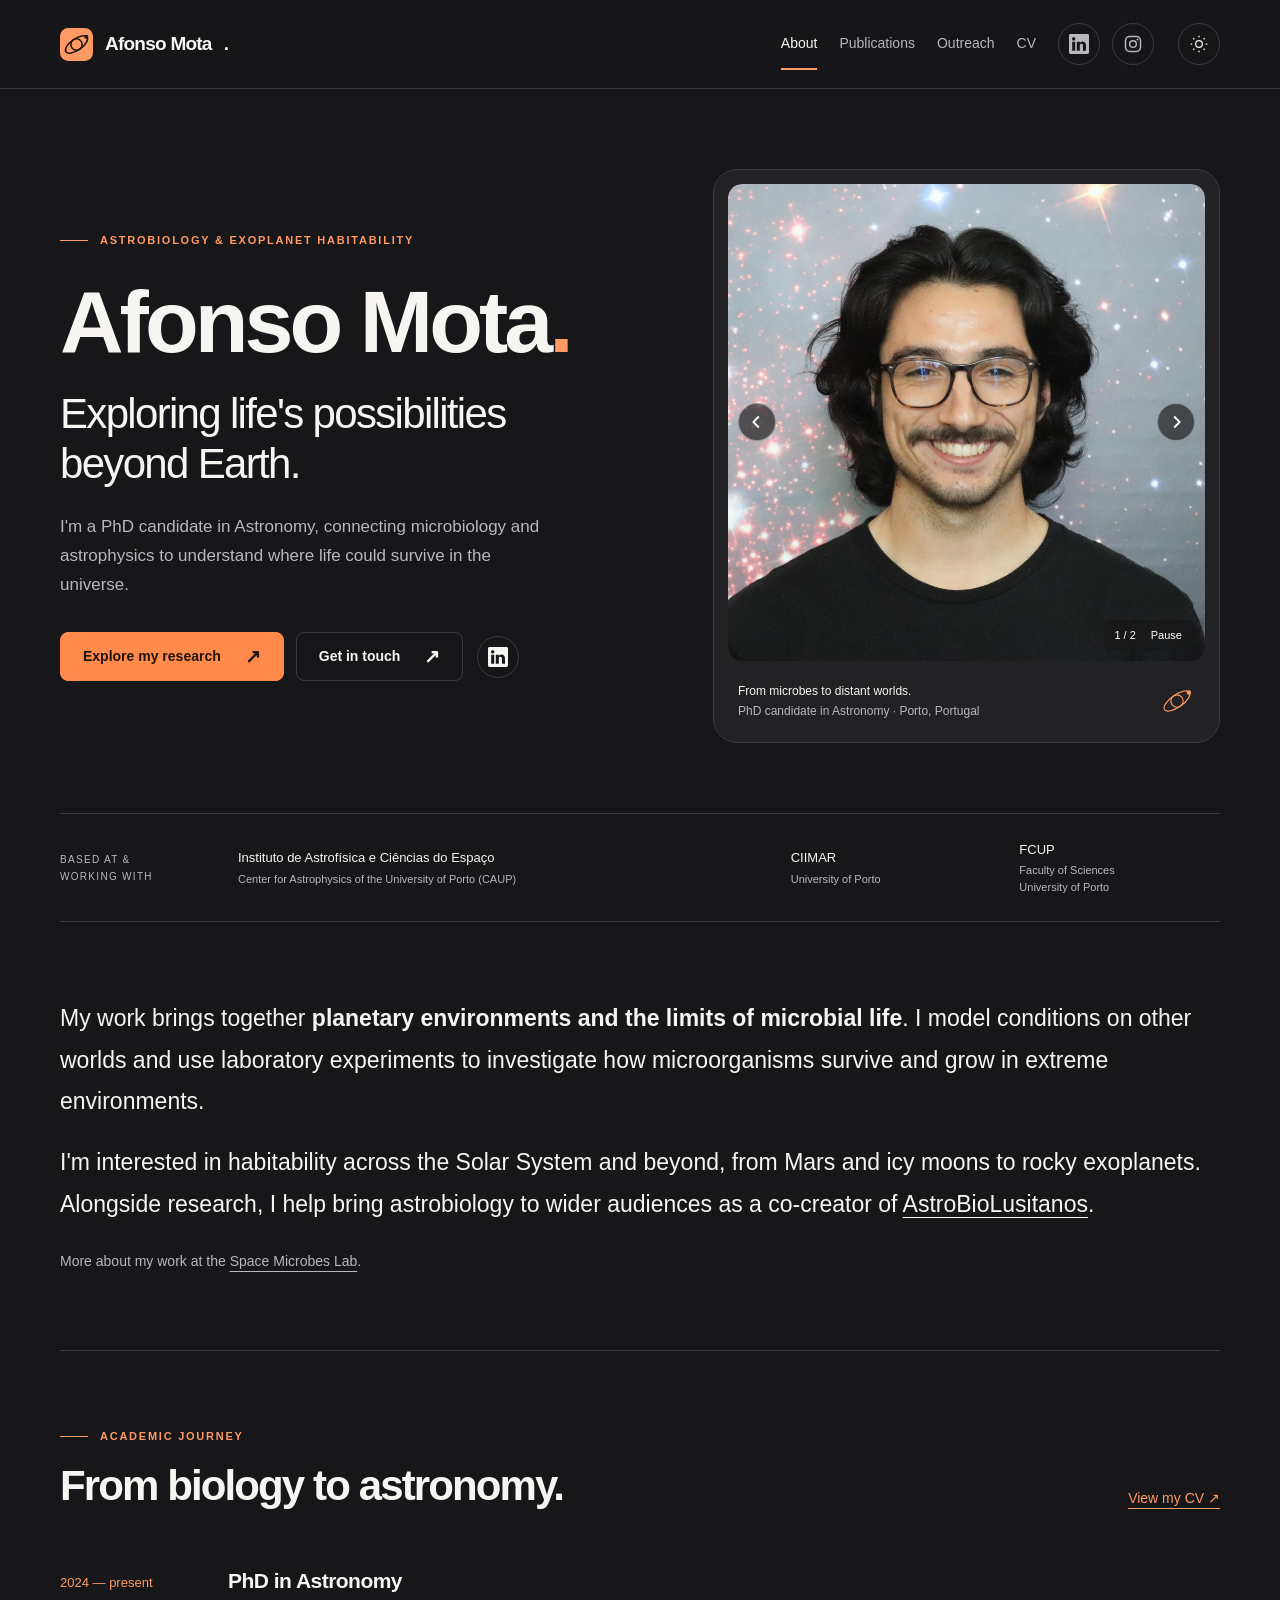
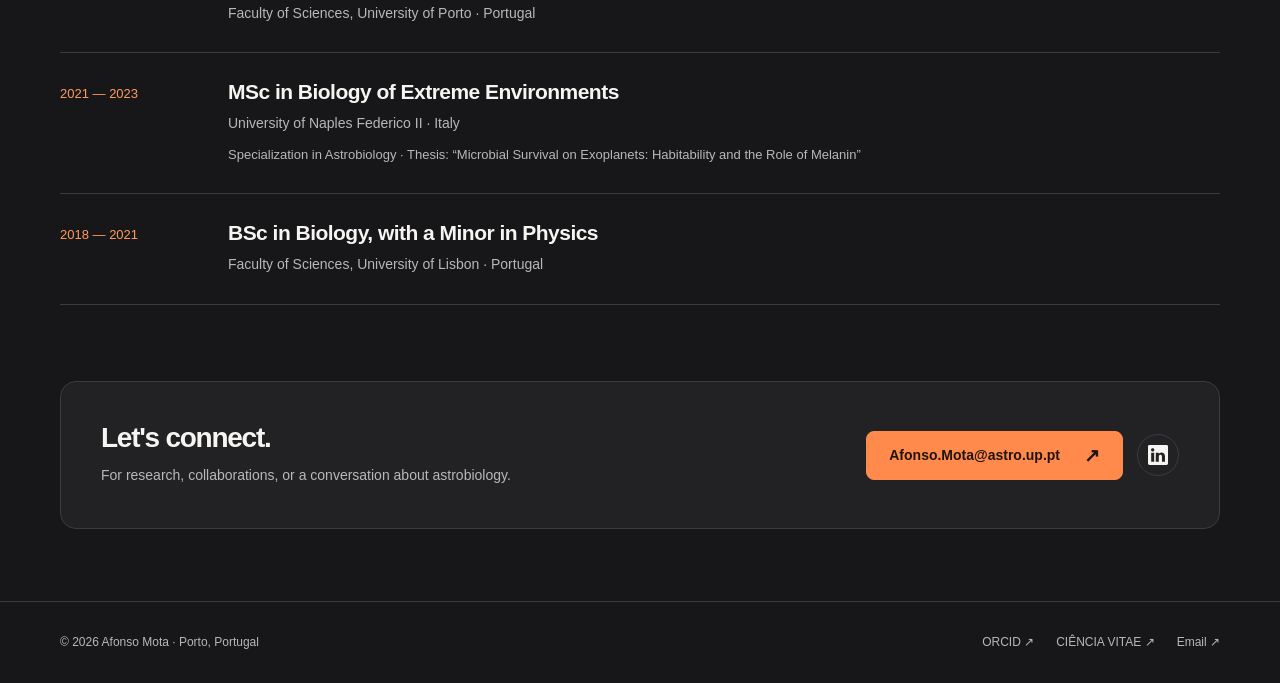
==== index.html @ c475e922 "First website version Create a GitHub Pages-ready academic website with About, Publications, Outreac" ====
<!doctype html>
<html lang="en">
<head>
  <meta charset="utf-8">
  <meta name="viewport" content="width=device-width, initial-scale=1">
  <title>Afonso Mota | Astrobiology &amp; Exoplanet Habitability</title>
  <meta name="description" content="Afonso Mota, PhD candidate in Astronomy, connecting microbiology and astrophysics to explore the limits of life and exoplanet habitability.">
  <meta property="og:title" content="Afonso Mota | Astrobiology &amp; Exoplanet Habitability">
  <meta property="og:description" content="Afonso Mota, PhD candidate in Astronomy, connecting microbiology and astrophysics to explore the limits of life and exoplanet habitability.">
  <meta property="og:type" content="website">
  <meta property="og:url" content="https://afonsom20.github.io/">
  <meta property="og:image" content="https://afonsom20.github.io/assets/afonso-mota.jpg">
  <link rel="canonical" href="https://afonsom20.github.io/">
  <link rel="icon" href="assets/favicon.svg" type="image/svg+xml">
  <link rel="stylesheet" href="assets/site.css">
  <script src="assets/site.js" defer></script>
</head>
<body>
  <a class="skip-link" href="#main">Skip to content</a>
  <header class="site-header">
    <div class="container header-inner">
      <a class="brand" href="index.html"><img src="assets/favicon.svg" width="33" height="33" alt="">Afonso Mota<span aria-hidden="true">.</span></a>
      <nav class="site-nav" id="site-nav" aria-label="Main navigation"><a href="index.html" aria-current="page">About</a><a href="publications.html">Publications</a><a href="outreach.html">Outreach</a><a href="cv.html">CV</a><span class="nav-social"><a class="icon-button social-link" href="https://www.linkedin.com/in/afonso-m-mota/" aria-label="Afonso Mota on LinkedIn" title="Afonso Mota on LinkedIn"><svg viewBox="0 0 16 16" fill="currentColor" aria-hidden="true"><path d="M0 1.146C0 .513.526 0 1.175 0h13.65C15.474 0 16 .513 16 1.146v13.708c0 .633-.526 1.146-1.175 1.146H1.175C.526 16 0 15.487 0 14.854zm4.943 12.248V6.169H2.542v7.225zm-1.2-8.212c.837 0 1.358-.554 1.358-1.248-.015-.709-.52-1.248-1.342-1.248S2.4 3.226 2.4 3.934c0 .694.521 1.248 1.327 1.248zm4.908 8.212V9.359c0-.216.016-.432.08-.586.173-.431.568-.878 1.232-.878.869 0 1.216.662 1.216 1.634v3.865h2.401V9.25c0-2.22-1.184-3.252-2.764-3.252-1.274 0-1.845.7-2.165 1.193v.025h-.016l.016-.025V6.169h-2.4c.03.678 0 7.225 0 7.225z"/></svg></a><a class="icon-button social-link" href="https://www.instagram.com/astrobiopt/" aria-label="AstroBioLusitanos on Instagram" title="AstroBioLusitanos on Instagram"><svg viewBox="0 0 24 24" aria-hidden="true"><rect x="3" y="3" width="18" height="18" rx="5" fill="none" stroke="currentColor" stroke-width="1.8"/><circle cx="12" cy="12" r="4" fill="none" stroke="currentColor" stroke-width="1.8"/><circle cx="17.5" cy="6.5" r="1.2" fill="currentColor"/></svg></a></span></nav>
      <div class="header-actions"><button class="icon-button" data-theme-toggle hidden type="button" aria-label="Switch to light theme"><svg data-sun viewBox="0 0 24 24" fill="none" stroke="currentColor" stroke-width="1.5" aria-hidden="true"><circle cx="12" cy="12" r="4"/><path d="M12 2v2m0 16v2M2 12h2m16 0h2M5 5l1.5 1.5m11 11L19 19M5 19l1.5-1.5m11-11L19 5"/></svg><svg data-moon hidden viewBox="0 0 24 24" fill="none" stroke="currentColor" stroke-width="1.5" aria-hidden="true"><path d="M20 15.5A9 9 0 0 1 8.5 4 9 9 0 1 0 20 15.5Z"/></svg></button><button class="icon-button menu-button" data-menu-toggle hidden type="button" aria-label="Open navigation" aria-expanded="false" aria-controls="site-nav"><svg viewBox="0 0 24 24" fill="none" stroke="currentColor" stroke-width="1.5" aria-hidden="true"><path d="M4 7h16M4 12h16M4 17h16"/></svg></button></div>
    </div>
  </header>
  <main id="main" class="container">

    <section class="hero" aria-labelledby="name">
      <div>
        <p class="eyebrow">Astrobiology &amp; exoplanet habitability</p>
        <h1 id="name">Afonso Mota<span>.</span></h1>
        <p class="hero-subtitle">Exploring life's possibilities beyond Earth.</p>
        <p class="hero-description">I'm a PhD candidate in Astronomy, connecting microbiology and astrophysics to understand where life could survive in the universe.</p>
        <div class="actions"><a class="button" href="publications.html">Explore my research <span class="arrow" aria-hidden="true">↗</span></a><span class="contact-links"><a class="button secondary" href="mailto:Afonso.Mota@astro.up.pt">Get in touch <span class="arrow" aria-hidden="true">↗</span></a><a class="icon-button social-link" href="https://www.linkedin.com/in/afonso-m-mota/" aria-label="Afonso Mota on LinkedIn" title="Afonso Mota on LinkedIn"><svg viewBox="0 0 16 16" fill="currentColor" aria-hidden="true"><path d="M0 1.146C0 .513.526 0 1.175 0h13.65C15.474 0 16 .513 16 1.146v13.708c0 .633-.526 1.146-1.175 1.146H1.175C.526 16 0 15.487 0 14.854zm4.943 12.248V6.169H2.542v7.225zm-1.2-8.212c.837 0 1.358-.554 1.358-1.248-.015-.709-.52-1.248-1.342-1.248S2.4 3.226 2.4 3.934c0 .694.521 1.248 1.327 1.248zm4.908 8.212V9.359c0-.216.016-.432.08-.586.173-.431.568-.878 1.232-.878.869 0 1.216.662 1.216 1.634v3.865h2.401V9.25c0-2.22-1.184-3.252-2.764-3.252-1.274 0-1.845.7-2.165 1.193v.025h-.016l.016-.025V6.169h-2.4c.03.678 0 7.225 0 7.225z"/></svg></a></span></div>
      </div>
      <figure class="portrait-wrap">
        <div class="photo-carousel" role="region" aria-roledescription="carousel" aria-label="Photos of Afonso Mota" data-carousel>
          <div class="carousel-images">
            <img class="portrait carousel-slide is-active" data-slide src="assets/afonso-mota.jpg" width="900" height="900" alt="Afonso Mota smiling in front of an image of the stars" aria-hidden="false" fetchpriority="high">
            <img class="portrait carousel-slide lab-slide" data-slide src="assets/laboratory.jpg" width="1000" height="1777" alt="Afonso Mota working with fungal cultures at a laboratory bench" aria-hidden="true">
          </div>
          <button class="carousel-arrow previous" data-previous hidden type="button" aria-label="Previous photo"><svg viewBox="0 0 24 24" fill="none" stroke="currentColor" stroke-width="2" aria-hidden="true"><path d="m14 6-6 6 6 6"/></svg></button>
          <button class="carousel-arrow next" data-next hidden type="button" aria-label="Next photo"><svg viewBox="0 0 24 24" fill="none" stroke="currentColor" stroke-width="2" aria-hidden="true"><path d="m10 6 6 6-6 6"/></svg></button>
          <div class="carousel-playback" hidden data-playback><span data-slide-count>1 / 2</span><button type="button" data-rotation aria-label="Pause automatic photo changes">Pause</button></div>
        </div>
        <figcaption class="portrait-caption"><span><strong>From microbes to distant worlds.</strong><br>PhD candidate in Astronomy · Porto, Portugal</span><svg class="orbit-mark" viewBox="0 0 64 64" fill="none" stroke="currentColor" stroke-width="2" aria-hidden="true"><circle cx="32" cy="32" r="11"/><ellipse cx="32" cy="32" rx="27" ry="11" transform="rotate(-35 32 32)"/><circle cx="53" cy="17" r="3" fill="currentColor"/></svg></figcaption>
      </figure>
    </section>
    <div class="affiliations" aria-label="Affiliations">
      <span class="label">Based at &amp;<br>working with</span>
      <a href="https://www.iastro.pt/">Instituto de Astrofísica e Ciências do Espaço<small>Center for Astrophysics of the University of Porto (CAUP)</small></a>
      <a href="https://www.ciimar.up.pt/members/afonso-morgado-mota/">CIIMAR<small>University of Porto</small></a>
      <a href="https://sigarra.up.pt/fcup/en/web_page.inicial">FCUP<small>Faculty of Sciences<br>University of Porto</small></a>
    </div>
    <section class="section about-copy" aria-label="About my research">
<p>My work brings together <strong>planetary environments and the limits of microbial life</strong>. I model conditions on other worlds and use laboratory experiments to investigate how microorganisms survive and grow in extreme environments.</p><p>I'm interested in habitability across the Solar System and beyond, from Mars and icy moons to rocky exoplanets. Alongside research, I help bring astrobiology to wider audiences as a co-creator of <a href="https://www.instagram.com/astrobiopt/">AstroBioLusitanos</a>.</p><p class="source-note">More about my work at the <a href="https://spacemicrobes.com/afonsomota/">Space Microbes Lab</a>.</p>
    </section>
    <section class="section education-section" aria-labelledby="education-title">
      <div class="section-heading"><div><p class="eyebrow">Academic journey</p><h2 id="education-title">From biology to astronomy.</h2></div><a class="text-link" href="cv.html">View my CV ↗</a></div>
      <div class="timeline"><span class="date">2024 — present</span><div><h3>PhD in Astronomy</h3><p>Faculty of Sciences, University of Porto · Portugal</p></div></div>
      <div class="timeline"><span class="date">2021 — 2023</span><div><h3>MSc in Biology of Extreme Environments</h3><p>University of Naples Federico II · Italy</p><small>Specialization in Astrobiology · Thesis: “Microbial Survival on Exoplanets: Habitability and the Role of Melanin”</small></div></div>
      <div class="timeline"><span class="date">2018 — 2021</span><div><h3>BSc in Biology, with a Minor in Physics</h3><p>Faculty of Sciences, University of Lisbon · Portugal</p></div></div>
    </section>
    <section class="contact-panel" aria-labelledby="contact-title"><div><h2 id="contact-title">Let's connect.</h2><p>For research, collaborations, or a conversation about astrobiology.</p></div><span class="contact-links"><a class="button" href="mailto:Afonso.Mota@astro.up.pt">Afonso.Mota@astro.up.pt <span class="arrow" aria-hidden="true">↗</span></a><a class="icon-button social-link" href="https://www.linkedin.com/in/afonso-m-mota/" aria-label="Afonso Mota on LinkedIn" title="Afonso Mota on LinkedIn"><svg viewBox="0 0 16 16" fill="currentColor" aria-hidden="true"><path d="M0 1.146C0 .513.526 0 1.175 0h13.65C15.474 0 16 .513 16 1.146v13.708c0 .633-.526 1.146-1.175 1.146H1.175C.526 16 0 15.487 0 14.854zm4.943 12.248V6.169H2.542v7.225zm-1.2-8.212c.837 0 1.358-.554 1.358-1.248-.015-.709-.52-1.248-1.342-1.248S2.4 3.226 2.4 3.934c0 .694.521 1.248 1.327 1.248zm4.908 8.212V9.359c0-.216.016-.432.08-.586.173-.431.568-.878 1.232-.878.869 0 1.216.662 1.216 1.634v3.865h2.401V9.25c0-2.22-1.184-3.252-2.764-3.252-1.274 0-1.845.7-2.165 1.193v.025h-.016l.016-.025V6.169h-2.4c.03.678 0 7.225 0 7.225z"/></svg></a></span></section>

  </main>
  <footer class="site-footer"><div class="container footer-inner"><p>© 2026 Afonso Mota · Porto, Portugal</p><div class="footer-links"><a href="https://orcid.org/0009-0003-0536-9018">ORCID ↗</a><a href="https://www.cienciavitae.pt/portal/pt/9617-6BA5-0402">CIÊNCIA VITAE ↗</a><a href="mailto:Afonso.Mota@astro.up.pt">Email ↗</a></div></div></footer>
</body>
</html>
---- assets/site.css ----
:root{color-scheme:dark;--bg:#171719;--surface:#222224;--text:#f6f5f2;--muted:#b8b7bc;--line:#3b3b40;--accent:#ff9a64;--button:#ff8a4c;--header:#171719f2}
:root[data-theme="light"]{color-scheme:light;--bg:#faf9f6;--surface:#f0eeea;--text:#252427;--muted:#626168;--line:#d9d6d0;--accent:#a54116;--header:#faf9f6f2}
*{box-sizing:border-box}html{scroll-behavior:smooth;scroll-padding-top:110px}body{margin:0;background:var(--bg);color:var(--text);font-family:"Segoe UI",Arial,sans-serif;font-size:16px;line-height:1.7}a{color:inherit;text-underline-offset:5px;text-decoration-thickness:1px}a:hover{color:var(--accent)}button{font:inherit;cursor:pointer}:focus-visible{outline:3px solid var(--accent);outline-offset:5px}img{display:block;max-width:100%;height:auto}h1,h2,h3,p,figure{margin:0}h1,h2,h3{line-height:1.15;font-weight:650;letter-spacing:-.045em}h2{font-size:clamp(30px,3.5vw,42px)}h3{font-size:23px}p+p{margin-top:20px}::selection{background:var(--button);color:#21140e}[hidden]{display:none!important}
.container{width:min(1160px,calc(100% - 64px));margin-inline:auto}.skip-link{position:fixed;z-index:100;top:12px;left:12px;padding:10px 18px;background:var(--button);color:#21140e;transform:translateY(-180%)}.skip-link:focus{transform:none}
.site-header{position:sticky;top:0;z-index:10;background:var(--header);backdrop-filter:blur(12px);border-bottom:1px solid var(--line)}.header-inner{min-height:88px;display:flex;align-items:center;gap:32px}.brand{display:inline-flex;gap:12px;align-items:center;text-decoration:none;font-size:19px;font-weight:650;letter-spacing:-.04em;white-space:nowrap}.brand img{width:33px;height:33px}.site-nav{margin-left:auto;display:flex;align-items:center;gap:32px}.site-nav a{color:var(--muted);font-size:14px;text-decoration:none;padding-block:12px}.site-nav a:hover,.site-nav a[aria-current="page"]{color:var(--text)}.site-nav a[aria-current="page"]{box-shadow:0 2px var(--accent)}.header-actions{display:flex;align-items:center;gap:12px}.icon-button{width:42px;height:42px;display:grid;place-items:center;color:var(--text);background:transparent;border:1px solid var(--line);border-radius:50%}.icon-button:hover{background:var(--surface)}.icon-button svg{width:20px;height:20px}.menu-button{display:none}
.eyebrow{display:flex;gap:12px;align-items:center;color:var(--accent);text-transform:uppercase;font-size:11px;font-weight:600;letter-spacing:.16em}.eyebrow:before{content:"";width:28px;height:1px;background:currentColor;flex-shrink:0}
.hero{padding-top:80px;padding-bottom:70px;display:grid;grid-template-columns:1.15fr 1fr;gap:70px;align-items:center}.hero h1{font-size:clamp(58px,7.4vw,88px);margin:22px 0 16px}.hero h1 span{color:var(--accent)}.hero-subtitle{font-size:clamp(29px,3.4vw,42px);max-width:530px;font-weight:450;line-height:1.2;letter-spacing:-.04em}.hero-description{color:var(--muted);max-width:480px;margin-top:24px;font-size:17px}
.actions{display:flex;align-items:center;flex-wrap:wrap;gap:12px;margin-top:32px}.button{display:inline-flex;align-items:center;justify-content:center;gap:24px;padding:13px 22px;border:1px solid var(--button);border-radius:8px;background:var(--button);color:#21140e;font-weight:600;font-size:14px;text-decoration:none;line-height:1.5}.button:hover{background:#ffab79;border-color:#ffab79;color:#21140e}.button.secondary{background:transparent;color:var(--text);border-color:var(--line)}.button.secondary:hover{background:var(--surface);border-color:var(--muted)}.arrow{font-size:19px;line-height:1}
.portrait-wrap{padding:14px 14px 0;border:1px solid var(--line);background:var(--surface);border-radius:24px}.portrait{width:100%;aspect-ratio:1;object-fit:cover;border-radius:14px}.portrait-caption{display:flex;align-items:center;justify-content:space-between;gap:10px;padding:20px 10px;font-size:12px;color:var(--muted)}.portrait-caption strong{color:var(--text);font-weight:500}.orbit-mark{width:36px;height:36px;color:var(--accent);flex-shrink:0}
.affiliations{border-top:1px solid var(--line);border-bottom:1px solid var(--line);padding-block:26px;display:grid;grid-template-columns:150px 1.7fr .65fr .65fr;gap:28px;align-items:center}.affiliations .label{color:var(--muted);font-size:10px;letter-spacing:.13em;text-transform:uppercase}.affiliations a{font-size:13px;font-weight:500;text-decoration:none;line-height:1.5}.affiliations a small{display:block;font-size:11px;color:var(--muted);margin-top:3px;font-weight:400}
.section{padding-block:76px}.section-heading{display:flex;align-items:flex-end;justify-content:space-between;gap:30px;margin-bottom:32px}.section-heading .eyebrow{margin-bottom:16px}.text-link{color:var(--accent);font-size:14px;font-weight:500}.education-section{border-top:1px solid var(--line)}.timeline{display:grid;grid-template-columns:140px 1fr;gap:28px;padding-block:27px;border-bottom:1px solid var(--line)}.timeline:first-of-type{border-top:1px solid var(--line)}.timeline .date{color:var(--accent);font-size:13px;padding-top:3px}.timeline h3{font-size:21px;letter-spacing:-.025em}.timeline p{color:var(--muted);font-size:14px;margin-top:8px}.timeline small{display:block;margin-top:8px;color:var(--muted);font-size:13px}
.contact-panel{display:flex;align-items:center;justify-content:space-between;gap:32px;padding:40px;margin-bottom:72px;background:var(--surface);border:1px solid var(--line);border-radius:16px}.contact-panel h2{font-size:28px}.contact-panel p{color:var(--muted);margin-top:10px;font-size:14px}.contact-panel .button{flex-shrink:0}.site-footer{border-top:1px solid var(--line);padding-block:30px}.footer-inner{display:flex;justify-content:space-between;align-items:center;gap:25px}.footer-inner p{color:var(--muted);font-size:12px}.footer-links{display:flex;align-items:center;flex-wrap:wrap;gap:22px}.footer-links a{color:var(--muted);font-size:12px;text-decoration:none}.footer-links a:hover{color:var(--accent)}
.page-heading{padding-top:76px;padding-bottom:52px;max-width:810px}.page-heading h1{font-size:clamp(48px,6.5vw,76px);margin-block:20px}.page-heading>p:not(.eyebrow){color:var(--muted);font-size:18px;max-width:670px}.publications{padding-bottom:72px}.year-group{display:grid;grid-template-columns:115px 1fr;gap:40px;border-top:1px solid var(--line);padding-block:35px 15px}.year-group>h2{color:var(--accent);font-size:26px;padding-top:6px}.publication{padding-block:4px 28px;margin-bottom:24px;border-bottom:1px solid var(--line)}.publication:last-child{margin-bottom:0}.publication h3{font-size:22px;line-height:1.35;letter-spacing:-.025em}.publication h3 a{text-decoration:none}.publication .authors{color:var(--muted);font-size:14px;margin-top:12px}.publication .authors strong{color:var(--text);font-weight:600}.publication .journal{color:var(--muted);font-size:13px;margin-top:8px}.publication .journal em{color:var(--text)}.publication-links{display:flex;flex-wrap:wrap;gap:20px;margin-top:15px;font-size:12px}.publication-links a{color:var(--accent)}.source-note{color:var(--muted);font-size:12px;margin-top:24px}
.outreach-feature{display:grid;grid-template-columns:.95fr 1.05fr;border:1px solid var(--line);border-radius:20px;overflow:hidden;background:var(--surface)}.outreach-feature img{width:100%;height:100%;min-height:430px;max-height:560px;object-fit:cover;object-position:center 37%}.feature-copy{padding:50px;display:flex;flex-direction:column;justify-content:center}.feature-copy h2{font-size:36px;margin-block:18px}.feature-copy p:not(.eyebrow){color:var(--muted);font-size:15px}.feature-copy .actions{margin-top:28px}.feature-copy .source-note{font-size:12px!important}.outreach-item{display:grid;grid-template-columns:150px 1fr auto;gap:36px;border-top:1px solid var(--line);padding-block:34px;align-items:start}.outreach-item:last-child{border-bottom:1px solid var(--line)}.outreach-item .item-type{font-size:12px;color:var(--accent)}.outreach-item h3{font-size:24px}.outreach-item p{color:var(--muted);font-size:14px;margin-top:12px;max-width:650px}.outreach-item .text-link{white-space:nowrap;margin-top:4px}
@media(max-width:950px){.hero{gap:32px;padding-top:54px}.hero h1{font-size:65px}.hero-subtitle{font-size:32px}.affiliations{grid-template-columns:100px 1.5fr .55fr .55fr;gap:20px}.feature-copy{padding:32px}.outreach-item{grid-template-columns:115px 1fr;gap:24px}.outreach-item>.text-link{grid-column:2}}
@media(max-width:700px){.container{width:calc(100% - 40px)}.header-inner{min-height:76px;gap:16px;flex-wrap:wrap;padding-block:16px}.brand{font-size:17px}.header-actions{margin-left:auto}.site-nav{order:3;width:100%;margin-left:0;gap:20px;justify-content:space-between}.site-nav a{font-size:13px}.js .menu-button{display:grid}.js .site-nav{display:none}.js .site-nav.is-open{display:flex}.hero{grid-template-columns:1fr;gap:38px;padding-top:45px;padding-bottom:40px}.hero h1{font-size:clamp(50px,11.8vw,80px);margin-top:20px}.hero-subtitle{font-size:35px;max-width:430px}.hero-description{font-size:16px}.portrait-wrap{max-width:470px;width:100%;margin-inline:auto}.affiliations{grid-template-columns:1fr 1fr;padding-block:23px;gap:20px}.affiliations .label{grid-column:1/-1}.affiliations>a:first-of-type{grid-column:1/-1;font-size:15px}.section{padding-block:52px}.section-heading{align-items:flex-start;flex-direction:column;gap:18px}.timeline{grid-template-columns:1fr;gap:10px}.contact-panel{flex-direction:column;align-items:flex-start;padding:28px;margin-bottom:52px}.contact-panel .button{max-width:100%;font-size:12px;padding-inline:16px;gap:14px}.footer-inner{flex-direction:column;align-items:flex-start;gap:16px}.page-heading{padding-block:50px 38px}.page-heading>p:not(.eyebrow){font-size:16px}.year-group{grid-template-columns:1fr;gap:25px;padding-top:28px}.publication h3{font-size:21px}.publications{padding-bottom:50px}.outreach-feature{grid-template-columns:1fr}.outreach-feature img{height:370px;min-height:0;object-position:center 38%}.feature-copy{padding:30px}.feature-copy h2{font-size:32px}.outreach-item{grid-template-columns:1fr;gap:16px}.outreach-item>.text-link{grid-column:1}}
@media(prefers-reduced-motion:reduce){html{scroll-behavior:auto}}

/* Social links and the simplified biography. */
.header-inner { gap: 24px; }
.site-nav { gap: 22px; }
.nav-social, .social-links { display: inline-flex; align-items: center; gap: 12px; }
.site-nav .social-link { padding: 0; color: var(--muted); }
.social-link { text-decoration: none; flex-shrink: 0; }
.social-link:hover { color: var(--accent); }
.social-link-large { width: 52px; height: 52px; }
.social-link-large svg { width: 26px; height: 26px; }
.contact-links { display: inline-flex; align-items: center; flex-wrap: wrap; gap: 14px; max-width: 100%; }
.about-copy { color: var(--text); font-size: clamp(19px, 2vw, 23px); line-height: 1.8; }
.about-copy strong { font-weight: 600; }
.about-copy .source-note { font-size: 14px; }

/* Two-photo carousel; the profile remains visible without JavaScript. */
.photo-carousel { position: relative; }
.carousel-images { position: relative; aspect-ratio: 1; overflow: hidden; border-radius: 14px; }
.carousel-slide { width: 100%; height: 100%; object-fit: cover; }
.carousel-slide:not(.is-active) { display: none; }
.js .carousel-slide { display: block; position: absolute; inset: 0; opacity: 0; transition: opacity .45s ease; }
.js .carousel-slide.is-active { opacity: 1; }
.lab-slide { object-position: 60% 35%; }
.carousel-arrow { position: absolute; top: 50%; transform: translateY(-50%); width: 38px; height: 38px; padding: 7px; display: grid; place-items: center; border: 1px solid #ffffff60; border-radius: 50%; background: #171719a6; color: white; }
.carousel-arrow:hover { background: #171719e6; }
.carousel-arrow svg { width: 22px; height: 22px; }
.carousel-arrow.previous { left: 10px; }
.carousel-arrow.next { right: 10px; }
.carousel-playback { position: absolute; bottom: 10px; right: 10px; display: flex; gap: 12px; align-items: center; color: white; padding: 3px 10px; font-size: 11px; border-radius: 6px; background: #171719bf; }
.carousel-playback button { background: transparent; color: inherit; border: 0; padding: 3px; font-size: inherit; }

/* Publication views. Coauthored work remains readable without JavaScript. */
.publications-heading { max-width: none; }
.publication-filters { display: none; gap: 6px; flex-wrap: wrap; margin-top: 30px; padding: 5px; width: fit-content; background: var(--surface); border: 1px solid var(--line); border-radius: 10px; }
.js .publication-filters { display: flex; }
.publication-filters button { border: 0; background: transparent; color: var(--muted); border-radius: 6px; padding: 12px 20px; font-size: 14px; }
.publication-filters button[aria-pressed="true"] { background: var(--button); color: #21140e; font-weight: 600; }
.publication-filters button:hover:not([aria-pressed="true"]) { color: var(--text); }
.outreach-feature .outreach-photo { object-position: 35% center; max-height: none; }

/* Read the uploaded PDF directly, with open/download links for other viewers. */
.cv-heading { max-width: none; padding-bottom: 30px; }
.cv-heading .cv-date { font-size: 14px; }
.cv-tools { display: flex; align-items: center; flex-wrap: wrap; gap: 20px; margin-top: 28px; }
.cv-document { border: 1px solid var(--line); border-radius: 12px; overflow: hidden; margin-bottom: 72px; background: var(--surface); }
.cv-embed { display: block; width: 100%; height: max(700px, 85vh); border: 0; }
.cv-embed p { padding: 30px; color: var(--text); }
@media (max-width: 700px) {
  .header-inner { gap: 16px; }
  .site-nav { flex-wrap: wrap; gap: 12px 24px; }
  .nav-social { width: 100%; padding-top: 5px; }
  .publication-filters { width: 100%; }
  .publication-filters button { flex: 1; font-size: 13px; padding-inline: 10px; }
  .cv-tools { gap: 16px; }
  .cv-document { margin-bottom: 52px; }
  .cv-embed { height: 75vh; min-height: 550px; }
}
@media (prefers-reduced-motion: reduce) { .js .carousel-slide { transition: none; } }
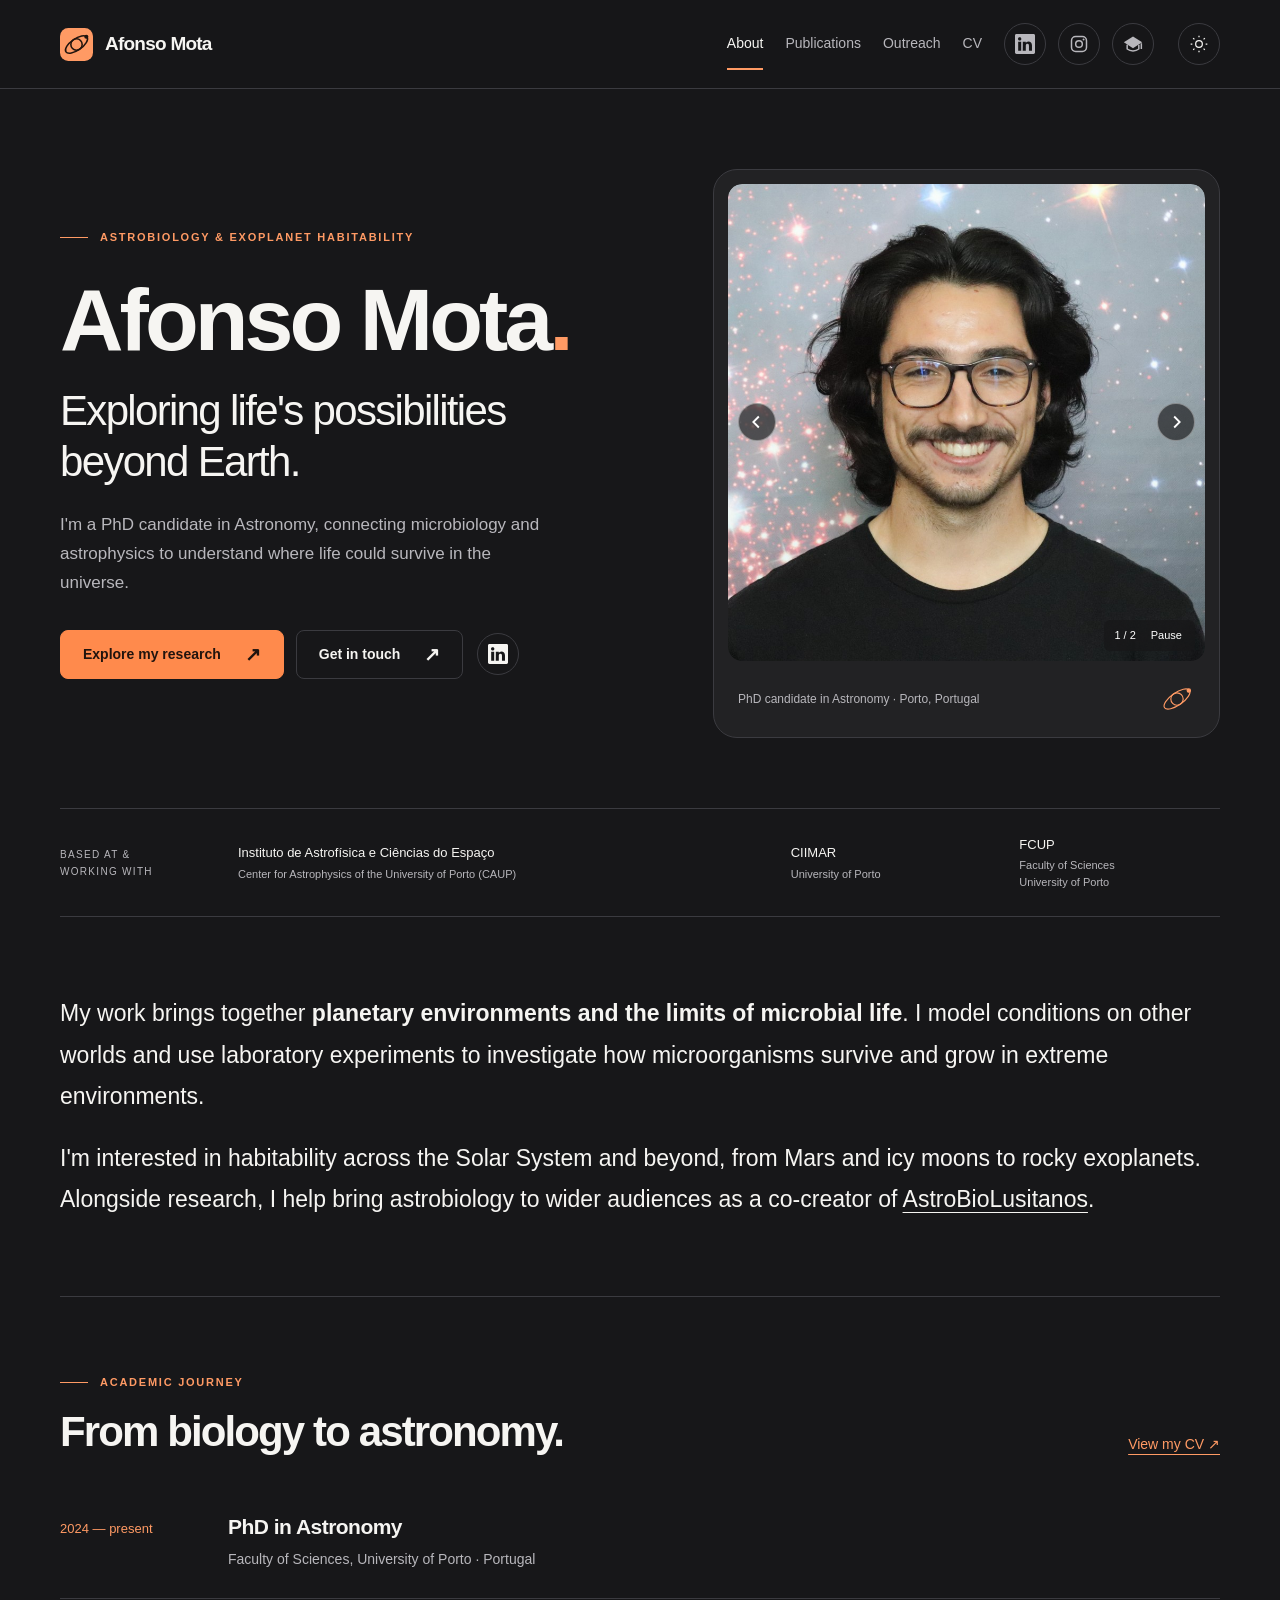
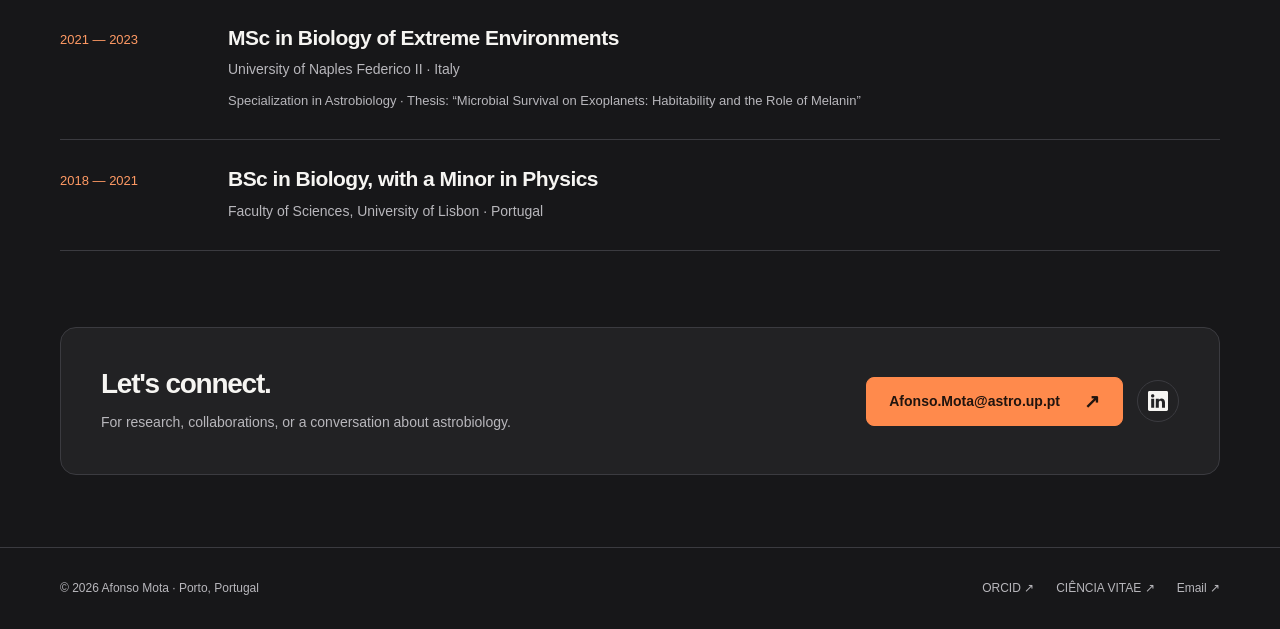
==== commit f9640352: "Redesign outreach page; minor clean-ups; art folder This commit redesigns the outreach landing page " ====
--- a/index.html
+++ b/index.html
@@ -19,8 +19,8 @@
   <a class="skip-link" href="#main">Skip to content</a>
   <header class="site-header">
     <div class="container header-inner">
-      <a class="brand" href="index.html"><img src="assets/favicon.svg" width="33" height="33" alt="">Afonso Mota<span aria-hidden="true">.</span></a>
-      <nav class="site-nav" id="site-nav" aria-label="Main navigation"><a href="index.html" aria-current="page">About</a><a href="publications.html">Publications</a><a href="outreach.html">Outreach</a><a href="cv.html">CV</a><span class="nav-social"><a class="icon-button social-link" href="https://www.linkedin.com/in/afonso-m-mota/" aria-label="Afonso Mota on LinkedIn" title="Afonso Mota on LinkedIn"><svg viewBox="0 0 16 16" fill="currentColor" aria-hidden="true"><path d="M0 1.146C0 .513.526 0 1.175 0h13.65C15.474 0 16 .513 16 1.146v13.708c0 .633-.526 1.146-1.175 1.146H1.175C.526 16 0 15.487 0 14.854zm4.943 12.248V6.169H2.542v7.225zm-1.2-8.212c.837 0 1.358-.554 1.358-1.248-.015-.709-.52-1.248-1.342-1.248S2.4 3.226 2.4 3.934c0 .694.521 1.248 1.327 1.248zm4.908 8.212V9.359c0-.216.016-.432.08-.586.173-.431.568-.878 1.232-.878.869 0 1.216.662 1.216 1.634v3.865h2.401V9.25c0-2.22-1.184-3.252-2.764-3.252-1.274 0-1.845.7-2.165 1.193v.025h-.016l.016-.025V6.169h-2.4c.03.678 0 7.225 0 7.225z"/></svg></a><a class="icon-button social-link" href="https://www.instagram.com/astrobiopt/" aria-label="AstroBioLusitanos on Instagram" title="AstroBioLusitanos on Instagram"><svg viewBox="0 0 24 24" aria-hidden="true"><rect x="3" y="3" width="18" height="18" rx="5" fill="none" stroke="currentColor" stroke-width="1.8"/><circle cx="12" cy="12" r="4" fill="none" stroke="currentColor" stroke-width="1.8"/><circle cx="17.5" cy="6.5" r="1.2" fill="currentColor"/></svg></a></span></nav>
+      <a class="brand" href="index.html"><img src="assets/favicon.svg" width="33" height="33" alt="">Afonso Mota</a>
+      <nav class="site-nav" id="site-nav" aria-label="Main navigation"><a href="index.html" aria-current="page">About</a><a href="publications.html">Publications</a><a href="outreach.html">Outreach</a><a href="cv.html">CV</a><span class="nav-social"><a class="icon-button social-link" href="https://www.linkedin.com/in/afonso-m-mota/" aria-label="Afonso Mota on LinkedIn" title="Afonso Mota on LinkedIn"><svg viewBox="0 0 16 16" fill="currentColor" aria-hidden="true"><path d="M0 1.146C0 .513.526 0 1.175 0h13.65C15.474 0 16 .513 16 1.146v13.708c0 .633-.526 1.146-1.175 1.146H1.175C.526 16 0 15.487 0 14.854zm4.943 12.248V6.169H2.542v7.225zm-1.2-8.212c.837 0 1.358-.554 1.358-1.248-.015-.709-.52-1.248-1.342-1.248S2.4 3.226 2.4 3.934c0 .694.521 1.248 1.327 1.248zm4.908 8.212V9.359c0-.216.016-.432.08-.586.173-.431.568-.878 1.232-.878.869 0 1.216.662 1.216 1.634v3.865h2.401V9.25c0-2.22-1.184-3.252-2.764-3.252-1.274 0-1.845.7-2.165 1.193v.025h-.016l.016-.025V6.169h-2.4c.03.678 0 7.225 0 7.225z"/></svg></a><a class="icon-button social-link" href="https://www.instagram.com/astrobiopt/" aria-label="AstroBioLusitanos on Instagram" title="AstroBioLusitanos on Instagram"><svg viewBox="0 0 24 24" aria-hidden="true"><rect x="3" y="3" width="18" height="18" rx="5" fill="none" stroke="currentColor" stroke-width="1.8"/><circle cx="12" cy="12" r="4" fill="none" stroke="currentColor" stroke-width="1.8"/><circle cx="17.5" cy="6.5" r="1.2" fill="currentColor"/></svg></a><a class="icon-button social-link" href="https://scholar.google.com/citations?user=D7Q23qYAAAAJ&amp;hl" aria-label="Afonso Mota on Google Scholar" title="Afonso Mota on Google Scholar"><svg viewBox="0 0 24 24" aria-hidden="true"><path d="M12 3 1 10l11 7 11-7-11-7Z" fill="currentColor"/><path d="M5 13v5c4 3 10 3 14 0v-5M22 11v7" fill="none" stroke="currentColor" stroke-width="1.8" stroke-linejoin="round"/></svg></a></span></nav>
       <div class="header-actions"><button class="icon-button" data-theme-toggle hidden type="button" aria-label="Switch to light theme"><svg data-sun viewBox="0 0 24 24" fill="none" stroke="currentColor" stroke-width="1.5" aria-hidden="true"><circle cx="12" cy="12" r="4"/><path d="M12 2v2m0 16v2M2 12h2m16 0h2M5 5l1.5 1.5m11 11L19 19M5 19l1.5-1.5m11-11L19 5"/></svg><svg data-moon hidden viewBox="0 0 24 24" fill="none" stroke="currentColor" stroke-width="1.5" aria-hidden="true"><path d="M20 15.5A9 9 0 0 1 8.5 4 9 9 0 1 0 20 15.5Z"/></svg></button><button class="icon-button menu-button" data-menu-toggle hidden type="button" aria-label="Open navigation" aria-expanded="false" aria-controls="site-nav"><svg viewBox="0 0 24 24" fill="none" stroke="currentColor" stroke-width="1.5" aria-hidden="true"><path d="M4 7h16M4 12h16M4 17h16"/></svg></button></div>
     </div>
   </header>
@@ -44,7 +44,7 @@
           <button class="carousel-arrow next" data-next hidden type="button" aria-label="Next photo"><svg viewBox="0 0 24 24" fill="none" stroke="currentColor" stroke-width="2" aria-hidden="true"><path d="m10 6 6 6-6 6"/></svg></button>
           <div class="carousel-playback" hidden data-playback><span data-slide-count>1 / 2</span><button type="button" data-rotation aria-label="Pause automatic photo changes">Pause</button></div>
         </div>
-        <figcaption class="portrait-caption"><span><strong>From microbes to distant worlds.</strong><br>PhD candidate in Astronomy · Porto, Portugal</span><svg class="orbit-mark" viewBox="0 0 64 64" fill="none" stroke="currentColor" stroke-width="2" aria-hidden="true"><circle cx="32" cy="32" r="11"/><ellipse cx="32" cy="32" rx="27" ry="11" transform="rotate(-35 32 32)"/><circle cx="53" cy="17" r="3" fill="currentColor"/></svg></figcaption>
+        <figcaption class="portrait-caption"><span>PhD candidate in Astronomy · Porto, Portugal</span><svg class="orbit-mark" viewBox="0 0 64 64" fill="none" stroke="currentColor" stroke-width="2" aria-hidden="true"><circle cx="32" cy="32" r="11"/><ellipse cx="32" cy="32" rx="27" ry="11" transform="rotate(-35 32 32)"/><circle cx="53" cy="17" r="3" fill="currentColor"/></svg></figcaption>
       </figure>
     </section>
     <div class="affiliations" aria-label="Affiliations">
@@ -54,7 +54,7 @@
       <a href="https://sigarra.up.pt/fcup/en/web_page.inicial">FCUP<small>Faculty of Sciences<br>University of Porto</small></a>
     </div>
     <section class="section about-copy" aria-label="About my research">
-<p>My work brings together <strong>planetary environments and the limits of microbial life</strong>. I model conditions on other worlds and use laboratory experiments to investigate how microorganisms survive and grow in extreme environments.</p><p>I'm interested in habitability across the Solar System and beyond, from Mars and icy moons to rocky exoplanets. Alongside research, I help bring astrobiology to wider audiences as a co-creator of <a href="https://www.instagram.com/astrobiopt/">AstroBioLusitanos</a>.</p><p class="source-note">More about my work at the <a href="https://spacemicrobes.com/afonsomota/">Space Microbes Lab</a>.</p>
+<p>My work brings together <strong>planetary environments and the limits of microbial life</strong>. I model conditions on other worlds and use laboratory experiments to investigate how microorganisms survive and grow in extreme environments.</p><p>I'm interested in habitability across the Solar System and beyond, from Mars and icy moons to rocky exoplanets. Alongside research, I help bring astrobiology to wider audiences as a co-creator of <a href="https://www.instagram.com/astrobiopt/">AstroBioLusitanos</a>.</p>
     </section>
     <section class="section education-section" aria-labelledby="education-title">
       <div class="section-heading"><div><p class="eyebrow">Academic journey</p><h2 id="education-title">From biology to astronomy.</h2></div><a class="text-link" href="cv.html">View my CV ↗</a></div>
--- a/assets/site.css
+++ b/assets/site.css
@@ -53,7 +53,24 @@
 .publication-filters button { border: 0; background: transparent; color: var(--muted); border-radius: 6px; padding: 12px 20px; font-size: 14px; }
 .publication-filters button[aria-pressed="true"] { background: var(--button); color: #21140e; font-weight: 600; }
 .publication-filters button:hover:not([aria-pressed="true"]) { color: var(--text); }
-.outreach-feature .outreach-photo { object-position: 35% center; max-height: none; }
+.outreach-feature { grid-template-columns: 1fr; }
+.page-heading h1.eyebrow { font-size: 11px; letter-spacing: .16em; line-height: 1.7; margin: 0 0 20px; }
+.outreach-intro { display: grid; grid-template-columns: minmax(0, 1fr); gap: 32px; max-width: none; }
+.outreach-intro-copy p { color: var(--muted); font-size: 18px; max-width: 670px; }
+.outreach-intro-photo img { width: 100%; height: auto; border-radius: 14px; }
+.outreach-intro-photo figcaption { color: var(--muted); font-size: 12px; line-height: 1.6; margin-top: 12px; }
+.outreach-card-heading { display: grid; grid-template-columns: minmax(0, 1fr) 140px; column-gap: 28px; margin-bottom: 24px; align-items: center; }
+.outreach-card-heading h2 { margin: 18px 0 0; }
+.outreach-feature .outreach-logo { grid-column: 2; grid-row: 1 / 3; width: 140px; height: 140px; min-height: 0; max-height: none; object-fit: contain; object-position: center; }
+.outreach-event { margin-block: 32px 64px; }
+.feature-copy p a { color: var(--accent); }
+.outreach-gallery-stage { position: relative; }
+.outreach-gallery .carousel-arrow { width: 44px; height: 44px; }
+.outreach-gallery-window { overflow-x: auto; border-radius: 14px; }
+.js .outreach-gallery-window { overflow: hidden; }
+.outreach-gallery-track { display: flex; gap: 18px; transition: transform .6s ease; }
+.outreach-gallery-track img { flex: 0 0 calc((100% - 36px) / 3); width: calc((100% - 36px) / 3); min-width: 0; aspect-ratio: 4 / 3; object-fit: cover; border-radius: 14px; }
+.gallery-rotation { display: flex; margin: 18px 0 0 auto; padding: 8px 18px; }
 
 /* Read the uploaded PDF directly, with open/download links for other viewers. */
 .cv-heading { max-width: none; padding-bottom: 30px; }
@@ -62,6 +79,14 @@
 .cv-document { border: 1px solid var(--line); border-radius: 12px; overflow: hidden; margin-bottom: 72px; background: var(--surface); }
 .cv-embed { display: block; width: 100%; height: max(700px, 85vh); border: 0; }
 .cv-embed p { padding: 30px; color: var(--text); }
+@media (max-width: 800px) {
+  .header-inner { flex-wrap: wrap; padding-block: 16px; gap: 16px; }
+  .header-actions { margin-left: auto; }
+  .site-nav { order: 3; width: 100%; margin-left: 0; justify-content: space-between; }
+  .js .menu-button { display: grid; }
+  .js .site-nav { display: none; }
+  .js .site-nav.is-open { display: flex; }
+}
 @media (max-width: 700px) {
   .header-inner { gap: 16px; }
   .site-nav { flex-wrap: wrap; gap: 12px 24px; }
@@ -71,5 +96,15 @@
   .cv-tools { gap: 16px; }
   .cv-document { margin-bottom: 52px; }
   .cv-embed { height: 75vh; min-height: 550px; }
+  .outreach-gallery-track { gap: 8px; }
+  .outreach-gallery-track img { flex-basis: calc((100% - 16px) / 3); width: calc((100% - 16px) / 3); border-radius: 8px; }
+  .outreach-feature .feature-copy { padding: 24px; }
+  .outreach-intro { gap: 24px; }
+  .outreach-intro-copy p { font-size: 16px; }
+  .outreach-card-heading { grid-template-columns: minmax(0, 1fr) 84px; column-gap: 12px; }
+  .outreach-card-heading h2 { grid-column: 1 / -1; font-size: clamp(26px, 7vw, 32px); }
+  .outreach-feature .outreach-logo { grid-row: 1; width: 84px; height: 84px; }
+  .outreach-card-heading .eyebrow { letter-spacing: .1em; }
+  .outreach-event { margin-block: 24px 48px; }
 }
-@media (prefers-reduced-motion: reduce) { .js .carousel-slide { transition: none; } }
+@media (prefers-reduced-motion: reduce) { .js .carousel-slide, .outreach-gallery-track { transition: none; } }
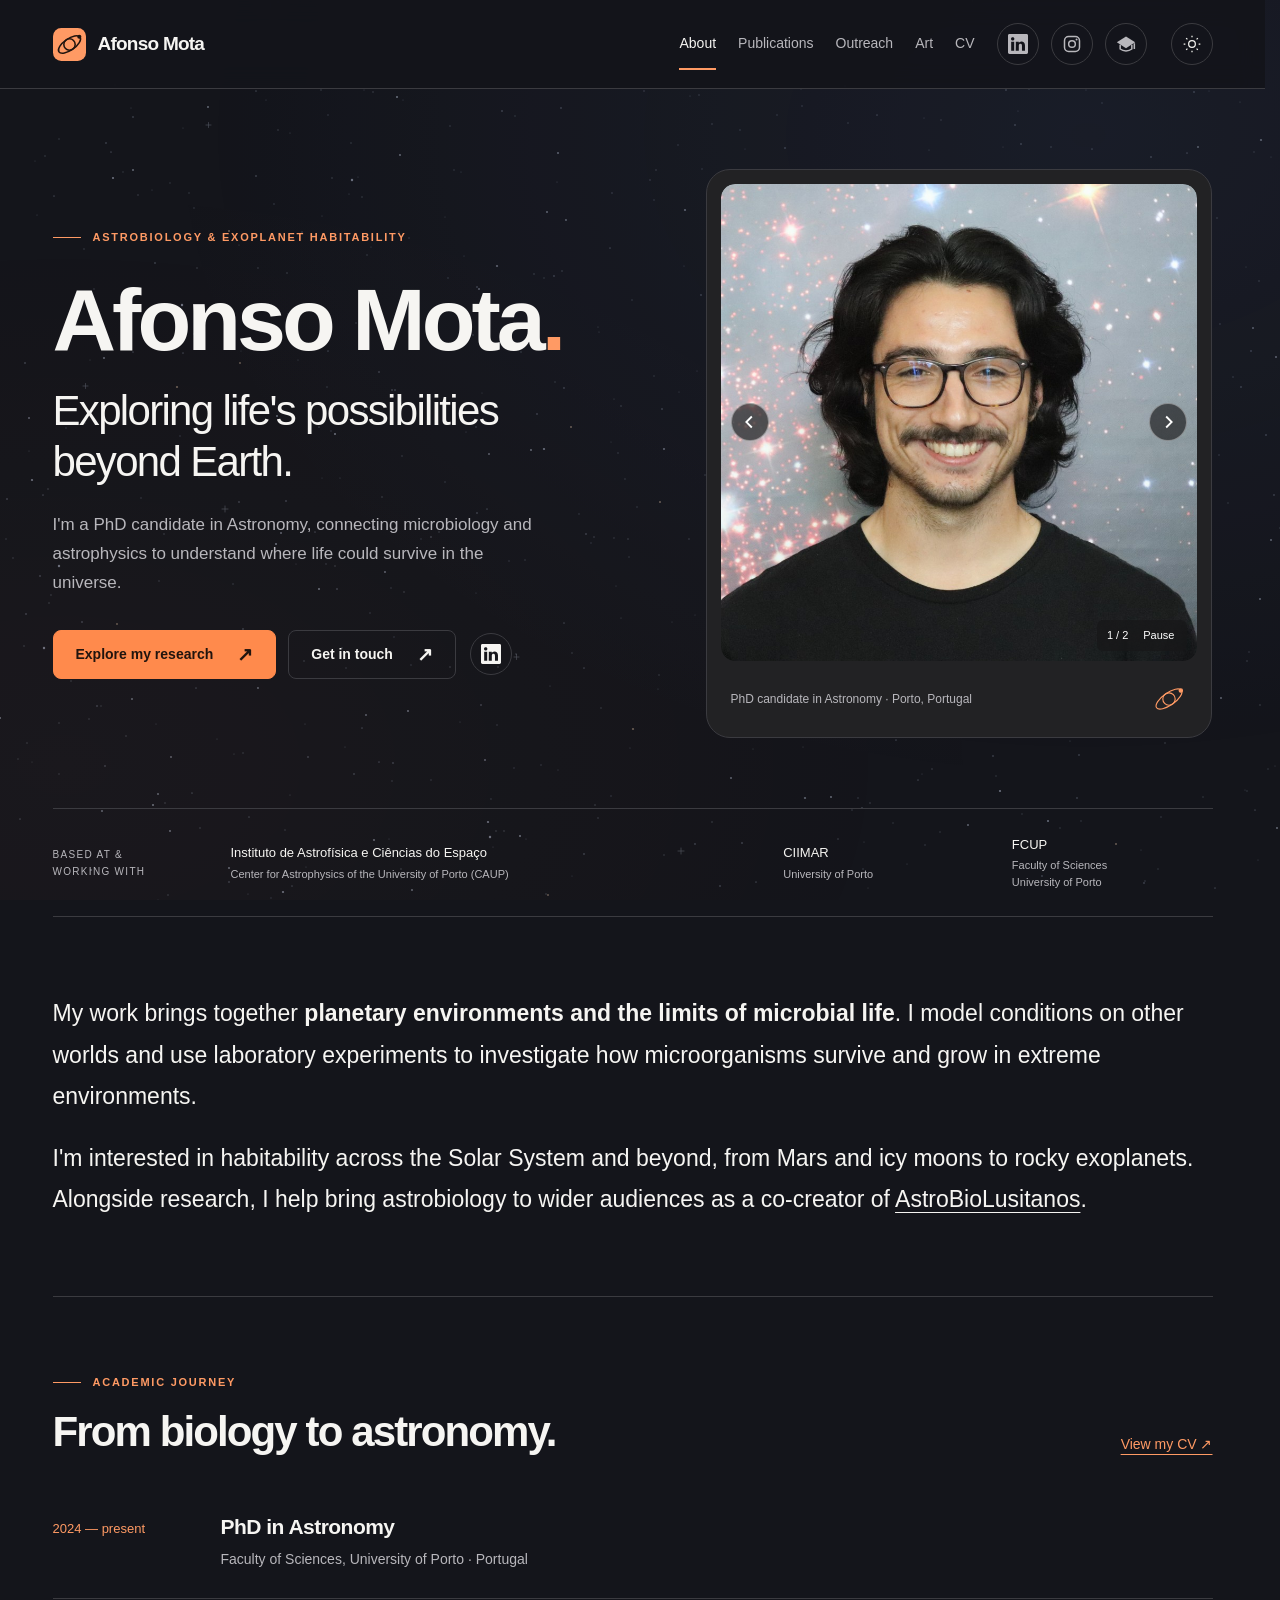
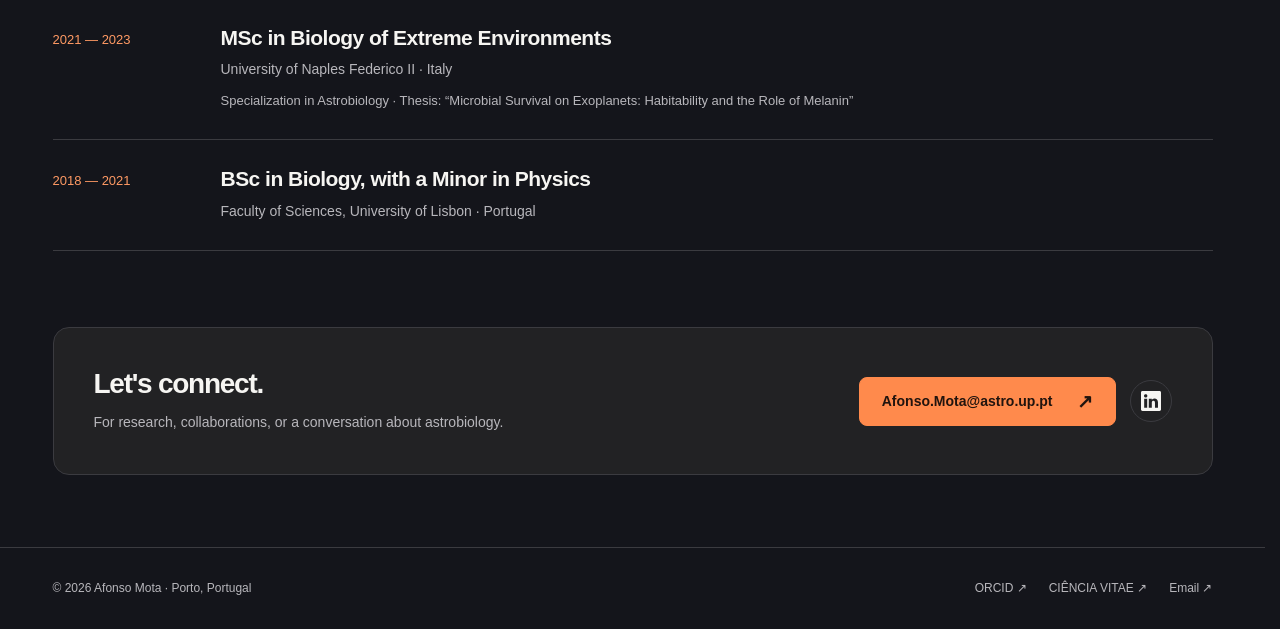
==== commit 1816b728: "Add art gallery; minor UX improvements This commit introduces a dedicated Art section with cinematic" ====
--- a/index.html
+++ b/index.html
@@ -20,7 +20,7 @@
   <header class="site-header">
     <div class="container header-inner">
       <a class="brand" href="index.html"><img src="assets/favicon.svg" width="33" height="33" alt="">Afonso Mota</a>
-      <nav class="site-nav" id="site-nav" aria-label="Main navigation"><a href="index.html" aria-current="page">About</a><a href="publications.html">Publications</a><a href="outreach.html">Outreach</a><a href="cv.html">CV</a><span class="nav-social"><a class="icon-button social-link" href="https://www.linkedin.com/in/afonso-m-mota/" aria-label="Afonso Mota on LinkedIn" title="Afonso Mota on LinkedIn"><svg viewBox="0 0 16 16" fill="currentColor" aria-hidden="true"><path d="M0 1.146C0 .513.526 0 1.175 0h13.65C15.474 0 16 .513 16 1.146v13.708c0 .633-.526 1.146-1.175 1.146H1.175C.526 16 0 15.487 0 14.854zm4.943 12.248V6.169H2.542v7.225zm-1.2-8.212c.837 0 1.358-.554 1.358-1.248-.015-.709-.52-1.248-1.342-1.248S2.4 3.226 2.4 3.934c0 .694.521 1.248 1.327 1.248zm4.908 8.212V9.359c0-.216.016-.432.08-.586.173-.431.568-.878 1.232-.878.869 0 1.216.662 1.216 1.634v3.865h2.401V9.25c0-2.22-1.184-3.252-2.764-3.252-1.274 0-1.845.7-2.165 1.193v.025h-.016l.016-.025V6.169h-2.4c.03.678 0 7.225 0 7.225z"/></svg></a><a class="icon-button social-link" href="https://www.instagram.com/astrobiopt/" aria-label="AstroBioLusitanos on Instagram" title="AstroBioLusitanos on Instagram"><svg viewBox="0 0 24 24" aria-hidden="true"><rect x="3" y="3" width="18" height="18" rx="5" fill="none" stroke="currentColor" stroke-width="1.8"/><circle cx="12" cy="12" r="4" fill="none" stroke="currentColor" stroke-width="1.8"/><circle cx="17.5" cy="6.5" r="1.2" fill="currentColor"/></svg></a><a class="icon-button social-link" href="https://scholar.google.com/citations?user=D7Q23qYAAAAJ&amp;hl" aria-label="Afonso Mota on Google Scholar" title="Afonso Mota on Google Scholar"><svg viewBox="0 0 24 24" aria-hidden="true"><path d="M12 3 1 10l11 7 11-7-11-7Z" fill="currentColor"/><path d="M5 13v5c4 3 10 3 14 0v-5M22 11v7" fill="none" stroke="currentColor" stroke-width="1.8" stroke-linejoin="round"/></svg></a></span></nav>
+      <nav class="site-nav" id="site-nav" aria-label="Main navigation"><a href="index.html" aria-current="page">About</a><a href="publications.html">Publications</a><a href="outreach.html">Outreach</a><a href="art.html">Art</a><a href="cv.html">CV</a><span class="nav-social"><a class="icon-button social-link" href="https://www.linkedin.com/in/afonso-m-mota/" aria-label="Afonso Mota on LinkedIn" title="Afonso Mota on LinkedIn"><svg viewBox="0 0 16 16" fill="currentColor" aria-hidden="true"><path d="M0 1.146C0 .513.526 0 1.175 0h13.65C15.474 0 16 .513 16 1.146v13.708c0 .633-.526 1.146-1.175 1.146H1.175C.526 16 0 15.487 0 14.854zm4.943 12.248V6.169H2.542v7.225zm-1.2-8.212c.837 0 1.358-.554 1.358-1.248-.015-.709-.52-1.248-1.342-1.248S2.4 3.226 2.4 3.934c0 .694.521 1.248 1.327 1.248zm4.908 8.212V9.359c0-.216.016-.432.08-.586.173-.431.568-.878 1.232-.878.869 0 1.216.662 1.216 1.634v3.865h2.401V9.25c0-2.22-1.184-3.252-2.764-3.252-1.274 0-1.845.7-2.165 1.193v.025h-.016l.016-.025V6.169h-2.4c.03.678 0 7.225 0 7.225z"/></svg></a><a class="icon-button social-link" href="https://www.instagram.com/astrobiopt/" aria-label="AstroBioLusitanos on Instagram" title="AstroBioLusitanos on Instagram"><svg viewBox="0 0 24 24" aria-hidden="true"><rect x="3" y="3" width="18" height="18" rx="5" fill="none" stroke="currentColor" stroke-width="1.8"/><circle cx="12" cy="12" r="4" fill="none" stroke="currentColor" stroke-width="1.8"/><circle cx="17.5" cy="6.5" r="1.2" fill="currentColor"/></svg></a><a class="icon-button social-link" href="https://scholar.google.com/citations?user=D7Q23qYAAAAJ&amp;hl" aria-label="Afonso Mota on Google Scholar" title="Afonso Mota on Google Scholar"><svg viewBox="0 0 24 24" aria-hidden="true"><path d="M12 3 1 10l11 7 11-7-11-7Z" fill="currentColor"/><path d="M5 13v5c4 3 10 3 14 0v-5M22 11v7" fill="none" stroke="currentColor" stroke-width="1.8" stroke-linejoin="round"/></svg></a></span></nav>
       <div class="header-actions"><button class="icon-button" data-theme-toggle hidden type="button" aria-label="Switch to light theme"><svg data-sun viewBox="0 0 24 24" fill="none" stroke="currentColor" stroke-width="1.5" aria-hidden="true"><circle cx="12" cy="12" r="4"/><path d="M12 2v2m0 16v2M2 12h2m16 0h2M5 5l1.5 1.5m11 11L19 19M5 19l1.5-1.5m11-11L19 5"/></svg><svg data-moon hidden viewBox="0 0 24 24" fill="none" stroke="currentColor" stroke-width="1.5" aria-hidden="true"><path d="M20 15.5A9 9 0 0 1 8.5 4 9 9 0 1 0 20 15.5Z"/></svg></button><button class="icon-button menu-button" data-menu-toggle hidden type="button" aria-label="Open navigation" aria-expanded="false" aria-controls="site-nav"><svg viewBox="0 0 24 24" fill="none" stroke="currentColor" stroke-width="1.5" aria-hidden="true"><path d="M4 7h16M4 12h16M4 17h16"/></svg></button></div>
     </div>
   </header>
--- a/assets/site.css
+++ b/assets/site.css
@@ -1,6 +1,25 @@
-:root{color-scheme:dark;--bg:#171719;--surface:#222224;--text:#f6f5f2;--muted:#b8b7bc;--line:#3b3b40;--accent:#ff9a64;--button:#ff8a4c;--header:#171719f2}
-:root[data-theme="light"]{color-scheme:light;--bg:#faf9f6;--surface:#f0eeea;--text:#252427;--muted:#626168;--line:#d9d6d0;--accent:#a54116;--header:#faf9f6f2}
+:root{color-scheme:dark;--bg:#14151b;--surface:#222224;--text:#f6f5f2;--muted:#b8b7bc;--line:#3b3b40;--accent:#ff9a64;--button:#ff8a4c;--header:#14151bf2;--sky-opacity:.75;--sky-blue:#627fc51a;--sky-amber:#ff9a640a}
+:root[data-theme="light"]{color-scheme:light;--bg:#faf9f6;--surface:#f0eeea;--text:#252427;--muted:#626168;--line:#d9d6d0;--accent:#a54116;--header:#faf9f6f2;--sky-opacity:.4;--sky-blue:#627fc512;--sky-amber:#ff9a6412}
 *{box-sizing:border-box}html{scroll-behavior:smooth;scroll-padding-top:110px}body{margin:0;background:var(--bg);color:var(--text);font-family:"Segoe UI",Arial,sans-serif;font-size:16px;line-height:1.7}a{color:inherit;text-underline-offset:5px;text-decoration-thickness:1px}a:hover{color:var(--accent)}button{font:inherit;cursor:pointer}:focus-visible{outline:3px solid var(--accent);outline-offset:5px}img{display:block;max-width:100%;height:auto}h1,h2,h3,p,figure{margin:0}h1,h2,h3{line-height:1.15;font-weight:650;letter-spacing:-.045em}h2{font-size:clamp(30px,3.5vw,42px)}h3{font-size:23px}p+p{margin-top:20px}::selection{background:var(--button);color:#21140e}[hidden]{display:none!important}
+/* A still sky behind every page; decoration never intercepts links or selection. */
+body { isolation: isolate; }
+body::before {
+  content: "";
+  position: fixed;
+  inset: 0;
+  z-index: -1;
+  pointer-events: none;
+  opacity: var(--sky-opacity);
+  background-image:
+    radial-gradient(ellipse at 85% 15%, var(--sky-blue), transparent 60%),
+    radial-gradient(ellipse at 5% 85%, var(--sky-amber), transparent 55%),
+    url("stars.svg"),
+    url("stars.svg"),
+    url("stars.svg"),
+    url("stars.svg");
+  background-size: cover, cover, 1600px 1000px, 1600px 1000px, 1600px 1000px, 1600px 1000px;
+  background-position: center, center, 0 0, 431px 271px, 887px 613px, 123px 739px;
+}
 .container{width:min(1160px,calc(100% - 64px));margin-inline:auto}.skip-link{position:fixed;z-index:100;top:12px;left:12px;padding:10px 18px;background:var(--button);color:#21140e;transform:translateY(-180%)}.skip-link:focus{transform:none}
 .site-header{position:sticky;top:0;z-index:10;background:var(--header);backdrop-filter:blur(12px);border-bottom:1px solid var(--line)}.header-inner{min-height:88px;display:flex;align-items:center;gap:32px}.brand{display:inline-flex;gap:12px;align-items:center;text-decoration:none;font-size:19px;font-weight:650;letter-spacing:-.04em;white-space:nowrap}.brand img{width:33px;height:33px}.site-nav{margin-left:auto;display:flex;align-items:center;gap:32px}.site-nav a{color:var(--muted);font-size:14px;text-decoration:none;padding-block:12px}.site-nav a:hover,.site-nav a[aria-current="page"]{color:var(--text)}.site-nav a[aria-current="page"]{box-shadow:0 2px var(--accent)}.header-actions{display:flex;align-items:center;gap:12px}.icon-button{width:42px;height:42px;display:grid;place-items:center;color:var(--text);background:transparent;border:1px solid var(--line);border-radius:50%}.icon-button:hover{background:var(--surface)}.icon-button svg{width:20px;height:20px}.menu-button{display:none}
 .eyebrow{display:flex;gap:12px;align-items:center;color:var(--accent);text-transform:uppercase;font-size:11px;font-weight:600;letter-spacing:.16em}.eyebrow:before{content:"";width:28px;height:1px;background:currentColor;flex-shrink:0}
@@ -35,8 +54,8 @@
 .carousel-images { position: relative; aspect-ratio: 1; overflow: hidden; border-radius: 14px; }
 .carousel-slide { width: 100%; height: 100%; object-fit: cover; }
 .carousel-slide:not(.is-active) { display: none; }
-.js .carousel-slide { display: block; position: absolute; inset: 0; opacity: 0; transition: opacity .45s ease; }
-.js .carousel-slide.is-active { opacity: 1; }
+.js .carousel-slide { display: block; position: absolute; inset: 0; opacity: 0; transition: opacity .45s ease, visibility 0s linear .45s; }
+.js .carousel-slide.is-active { opacity: 1; transition-delay: 0s; }
 .lab-slide { object-position: 60% 35%; }
 .carousel-arrow { position: absolute; top: 50%; transform: translateY(-50%); width: 38px; height: 38px; padding: 7px; display: grid; place-items: center; border: 1px solid #ffffff60; border-radius: 50%; background: #171719a6; color: white; }
 .carousel-arrow:hover { background: #171719e6; }
@@ -108,3 +127,79 @@
   .outreach-event { margin-block: 24px 48px; }
 }
 @media (prefers-reduced-motion: reduce) { .js .carousel-slide, .outreach-gallery-track { transition: none; } }
+
+/* Art: a cinematic opening, one render at a time, and a playable world. */
+.art-hero { position: relative; width: min(1160px, calc(100% - 64px), 72svh); aspect-ratio: 5432 / 6758; margin-block: 32px 24px; overflow: hidden; background: #000; color: #f6f5f2; border: 1px solid var(--line); border-radius: 18px; box-shadow: 0 16px 55px #0004; }
+.art-poster-image { position: absolute; top: 0; left: 0; width: 100%; height: auto; max-width: none; }
+.art-hero-copy { position: relative; z-index: 1; padding: clamp(24px, 4vw, 48px); }
+.art-hero .eyebrow { color: #ff9a64; font-size: clamp(9px, 1vw, 11px); }
+.art-hero h1 { max-width: 92%; font-size: clamp(28px, 4vw, 52px); line-height: 1.08; font-weight: 450; letter-spacing: -.05em; margin: 24px 0; text-shadow: 0 2px 12px #000; }
+.art-hero-links { display: flex; flex-wrap: wrap; align-items: center; gap: 16px 28px; font-size: 12px; }
+.art-hero-links a { display: inline-flex; align-items: center; gap: 12px; text-decoration: none; }
+.art-hero-links a:hover { color: #ffb58c; }
+.art-explore span { font-size: 20px; }
+.art-section-note { font-size: 14px; color: var(--muted); }
+.art-gallery { padding-top: 90px; padding-bottom: 32px; }
+.art-gallery-stage { position: relative; }
+.art-gallery .carousel-images { display: grid; aspect-ratio: auto; border-radius: 0; overflow: hidden; }
+.art-gallery .carousel-slide, .js .art-gallery .carousel-slide { display: flex; flex-direction: column; grid-area: 1 / 1; position: static; width: 100%; height: auto; opacity: 0; visibility: hidden; pointer-events: none; transition: opacity .45s ease, visibility 0s linear .45s; }
+.art-gallery .carousel-slide.is-active, .js .art-gallery .carousel-slide.is-active { opacity: 1; visibility: visible; pointer-events: auto; transition-delay: 0s; }
+.art-gallery .carousel-slide img { width: auto; height: auto; max-width: 100%; max-height: min(75svh, 800px); flex-shrink: 0; margin: auto; border: 1px solid var(--line); border-radius: 12px; }
+.art-gallery figcaption { display: grid; grid-template-columns: 240px 1fr; gap: 24px; padding: 24px 0 8px; }
+.art-gallery figcaption h3 { font-size: 21px; font-weight: 500; }
+.art-gallery figcaption p { color: var(--muted); font-size: 14px; }
+.art-gallery .carousel-arrow { top: calc((100% - 80px) / 2); width: 46px; height: 46px; }
+.art-playback { display: flex; align-items: center; justify-content: flex-end; gap: 22px; margin-top: 16px; color: var(--muted); font-size: 12px; }
+.art-playback .button { padding: 7px 18px; font-size: 12px; }
+.proxima-section { border-top: 1px solid var(--line); padding-top: 32px; padding-bottom: 90px; }
+.proxima-feature { display: grid; grid-template-columns: .8fr 1.2fr; border: 1px solid var(--line); border-radius: 16px; overflow: hidden; background: var(--surface); }
+.proxima-cover { display: block; background: #25150e; }
+.proxima-cover img { width: 100%; height: 100%; object-fit: cover; }
+.proxima-copy { padding: clamp(28px, 4vw, 48px); min-width: 0; align-self: center; }
+.proxima-copy .eyebrow { font-size: 10px; letter-spacing: .1em; }
+.proxima-copy h3 { font-size: clamp(30px, 3.5vw, 44px); font-weight: 500; margin: 24px 0; }
+.proxima-copy > p:not(.eyebrow) { color: var(--muted); font-size: 15px; }
+.proxima-copy .proxima-platforms { font-size: 11px !important; text-transform: uppercase; letter-spacing: .13em; margin: 24px 0 12px; }
+.proxima-embed { display: block; width: 100%; max-width: 552px; height: 167px; border: 0; margin-top: 24px; }
+.proxima-stills-heading { display: flex; justify-content: space-between; align-items: center; gap: 20px; margin: 40px 0 20px; }
+.proxima-stills-heading h3 { font-size: 22px; font-weight: 500; }
+.proxima-stills-heading p { font-size: 12px; color: var(--muted); }
+.proxima-stills { display: flex; gap: 20px; overflow-x: auto; scroll-snap-type: x mandatory; padding-bottom: 18px; scrollbar-color: var(--muted) transparent; }
+.proxima-stills figure { flex: 0 0 44%; min-width: 0; scroll-snap-align: start; }
+.proxima-stills img { width: 100%; aspect-ratio: 16 / 9; object-fit: cover; border-radius: 8px; }
+.proxima-stills figcaption { margin-top: 12px; font-size: 14px; }
+.proxima-stills figcaption span { display: block; font-size: 12px; color: var(--muted); margin-top: 3px; }
+@media (max-width: 1000px) and (min-width: 801px) { .site-nav { gap: 14px; } .header-inner { gap: 16px; } .nav-social { gap: 6px; } }
+@media (max-width: 800px) { .proxima-feature { grid-template-columns: 1fr; } .proxima-cover img { max-height: 500px; object-position: center 40%; } }
+@media (max-width: 700px) {
+  .art-hero { width: calc(100% - 40px); margin-top: 20px; }
+  .art-hero-copy { padding: 24px; }
+  .art-hero h1 { max-width: 100%; font-size: clamp(26px, 5.8vw, 40px); margin: 18px 0; }
+  .art-hero-links { font-size: 11px; gap: 12px 20px; }
+  .art-gallery { padding-top: 52px; }
+  .art-gallery figcaption { grid-template-columns: 1fr; gap: 10px; padding-top: 18px; }
+  .art-gallery .carousel-arrow { top: calc((100% - 120px) / 2); width: 36px; height: 36px; }
+  .proxima-copy { padding: 24px; }
+  .proxima-copy .eyebrow { letter-spacing: .05em; }
+  .proxima-stills-heading { align-items: flex-start; flex-direction: column; gap: 10px; }
+  .proxima-stills figure { flex-basis: 86%; }
+  .proxima-section { padding-bottom: 52px; }
+}
+
+@media (prefers-reduced-motion: reduce) { .art-gallery .carousel-slide, .js .art-gallery .carousel-slide { transition: none; } }
+
+@media (max-height: 600px) and (min-width: 701px) { .art-hero { width: min(760px, calc(100% - 64px)); } }
+
+/* A soft edge around the poster; the artwork remains clear in the centre. */
+.art-hero::after { content: ""; position: absolute; inset: 0; pointer-events: none; z-index: 2; box-shadow: inset 0 0 28px 6px var(--bg); border-radius: inherit; }
+
+/* Native image dialog: click again, click outside, or press Escape to close. */
+html { scrollbar-gutter: stable; }
+.image-viewing { overflow: hidden; }
+.js main img[role="button"], .js main a[aria-haspopup="dialog"] img { cursor: zoom-in; }
+.js .carousel-slide:not(.is-active) { visibility: hidden; }
+.js .carousel-slide.is-active { visibility: visible; }
+.image-viewer { width: fit-content; max-width: calc(100vw - 40px); max-height: calc(100svh - 40px); padding: 16px; border: 1px solid #ffffff30; border-radius: 12px; background: #050608; color: #f6f5f2; box-shadow: 0 20px 90px #0008; }
+.image-viewer::backdrop { background: #05060ae6; backdrop-filter: blur(8px); }
+.image-viewer figure { margin: 0; padding: 0; }
+.image-viewer img { width: auto; height: auto; max-width: 100%; max-height: calc(100svh - 80px); margin-inline: auto; background: #000; cursor: zoom-out; }
